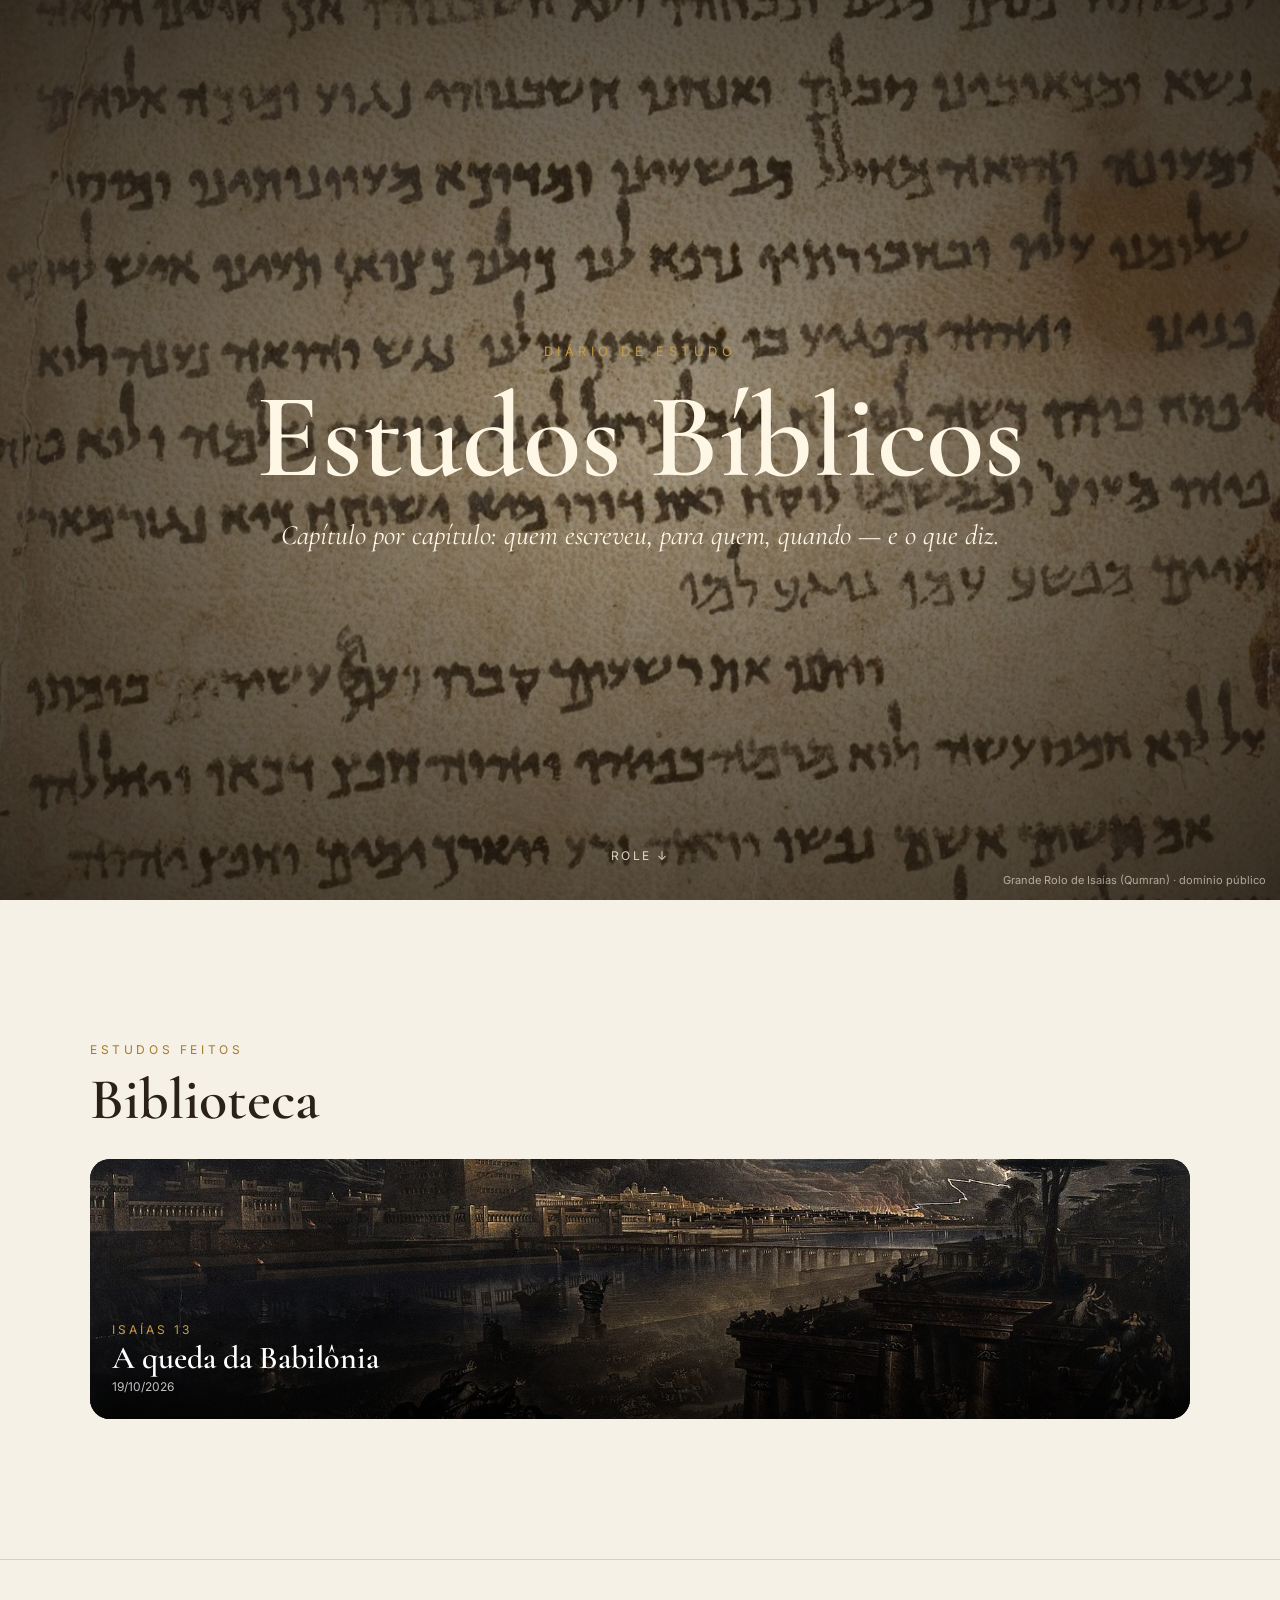
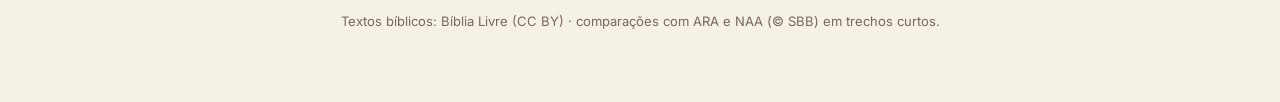
==== index.html @ 98a99a80 "Estudos Bíblicos: site + primeiro estudo (Isaías 13) Co-Authored-By: Claude Opus 5.5 <noreply@anthro" ====
<!doctype html>
<html lang="pt-BR"><head><meta charset="utf-8"><meta name="viewport" content="width=device-width,initial-scale=1">
<title>Estudos Bíblicos</title>
<meta name="description" content="Diário de estudos bíblicos, capítulo por capítulo.">
<link rel="preconnect" href="https://fonts.googleapis.com"><link rel="preconnect" href="https://fonts.gstatic.com" crossorigin>
<link href="https://fonts.googleapis.com/css2?family=Cormorant+Garamond:ital,wght@0,500;0,600;1,500&family=Inter:wght@400;600;700&display=swap" rel="stylesheet">
<link rel="stylesheet" href="assets/estudo.css">
</head>
<body>
<header class="hero">
  <div class="bgimg" style="background-image:url('img/rolo-isaias.jpg')"></div>
  <div class="in">
    <div class="ref rv">Diário de estudo</div>
    <h1 class="rv d1">Estudos Bíblicos</h1>
    <p class="rv d2">Capítulo por capítulo: quem escreveu, para quem, quando — e o que diz.</p>
  </div>
  <div class="credit">Grande Rolo de Isaías (Qumran) · domínio público</div>
  <div class="scrollhint">role ↓</div>
</header>
<section><div class="wide">
  <div class="kicker rv">Estudos feitos</div>
  <h2 class="rv">Biblioteca</h2>
  <div class="cards" id="cards"></div>
</div></section>
<footer>Textos bíblicos: Bíblia Livre (CC BY) · comparações com ARA e NAA (© SBB) em trechos curtos.</footer>
<script src="estudos/lista.js"></script>
<script>
  const esc = s => String(s ?? '').replace(/[&<>"]/g, c => ({'&':'&amp;','<':'&lt;','>':'&gt;','"':'&quot;'}[c]));
  const L = (window.ESTUDOS || []).slice().reverse();
  document.getElementById('cards').innerHTML = L.length ? L.map((e, i) => `
    <a class="card rv d${i % 4}" href="estudos/${esc(e.slug)}.html">
      <div class="bgimg" style="background-image:url('${esc(e.capa)}')"></div>
      <div class="in"><div class="ref">${esc(e.ref)}</div><h3>${esc(e.titulo)}</h3><div class="dt">${esc(e.data)}</div></div>
    </a>`).join('') : '<p class="empty rv" style="grid-column:1/-1">O primeiro estudo aparece aqui. Qual capítulo vamos ler?</p>';
  const io = new IntersectionObserver(es => es.forEach(e => e.isIntersecting && e.target.classList.add('in')), {threshold: .15});
  document.querySelectorAll('.rv').forEach(el => io.observe(el));
  const hero = document.querySelector('.hero .bgimg');
  addEventListener('scroll', () => { if (scrollY < innerHeight) hero.style.transform = `translateY(${scrollY * .35}px) scale(1.05)`; }, {passive: true});
</script>
</body></html>
---- assets/estudo.css ----
:root{
  --bg:#f6f1e7; --bg2:#efe6d4; --ink:#2a2118; --muted:#76685a; --line:#dccfb6;
  --gold:#a8792a; --gold2:#c99a45; --card:#fffaf0; --accent:#7a2e1f;
  --hero-ink:#fff7e6;
  --serif:'Cormorant Garamond',Georgia,serif; --sans:'Inter',system-ui,sans-serif;
}
@media (prefers-color-scheme:dark){:root:not([data-theme="light"]){
  --bg:#15110c; --bg2:#1d1811; --ink:#efe4cf; --muted:#a8987f; --line:#3a3023;
  --gold:#d6a85a; --gold2:#e8c27f; --card:#211b13; --accent:#e08a6a;
}}
:root[data-theme="dark"]{
  --bg:#15110c; --bg2:#1d1811; --ink:#efe4cf; --muted:#a8987f; --line:#3a3023;
  --gold:#d6a85a; --gold2:#e8c27f; --card:#211b13; --accent:#e08a6a;
}
*{box-sizing:border-box;margin:0;padding:0}
html{scroll-behavior:smooth}
body{background:var(--bg);color:var(--ink);font-family:var(--sans);font-size:17px;line-height:1.7;overflow-x:hidden}
img{max-width:100%;display:block}

/* progresso */
#progress{position:fixed;top:0;left:0;height:3px;width:0;background:linear-gradient(90deg,var(--gold),var(--accent));z-index:50}
#crumb{position:fixed;top:12px;right:16px;z-index:40;font-size:12px;letter-spacing:.12em;text-transform:uppercase;
  background:color-mix(in srgb,var(--card) 85%,transparent);backdrop-filter:blur(8px);border:1px solid var(--line);
  padding:6px 12px;border-radius:99px;color:var(--muted);opacity:0;transition:opacity .4s}
#crumb.on{opacity:1}
#crumb a{color:inherit;text-decoration:none}

/* hero */
.hero{position:relative;min-height:100svh;display:grid;place-items:center;text-align:center;color:var(--hero-ink);overflow:hidden;padding:80px 16px}
.hero .bgimg{position:absolute;inset:-10% 0;background-size:cover;background-position:center;filter:saturate(.8);will-change:transform}
.hero::after{content:"";position:absolute;inset:0;background:radial-gradient(ellipse at center,rgba(20,14,8,.35),rgba(20,14,8,.85))}
.hero .in{position:relative;z-index:2;max-width:860px}
.hero .ref{font-size:13px;letter-spacing:.35em;text-transform:uppercase;color:var(--gold2);margin-bottom:18px}
.hero h1{font-family:var(--serif);font-weight:600;font-size:clamp(48px,11vw,120px);line-height:.95}
.hero p{font-family:var(--serif);font-style:italic;font-size:clamp(20px,3vw,28px);margin-top:18px;opacity:.9}
.hero .credit{position:absolute;bottom:10px;right:14px;z-index:2;font-size:11px;opacity:.6}
.scrollhint{position:absolute;bottom:34px;left:50%;transform:translateX(-50%);z-index:2;font-size:12px;letter-spacing:.2em;text-transform:uppercase;opacity:.8;animation:bob 2s infinite}
@keyframes bob{50%{transform:translate(-50%,8px)}}

/* seções */
section{padding:clamp(70px,12vw,140px) 16px}
.wrap{max-width:860px;margin:0 auto}
.wide{max-width:1100px;margin:0 auto}
.kicker{font-size:12px;letter-spacing:.3em;text-transform:uppercase;color:var(--gold);margin-bottom:10px}
h2{font-family:var(--serif);font-weight:600;font-size:clamp(34px,6vw,58px);line-height:1.05;margin-bottom:28px}
h3{font-family:var(--serif);font-size:28px;font-weight:600;line-height:1.15}
.alt{background:var(--bg2)}

/* reveal */
.rv{opacity:0;transform:translateY(40px);transition:opacity .9s ease,transform .9s cubic-bezier(.2,.7,.2,1)}
.rv.in{opacity:1;transform:none}
.rv.d1{transition-delay:.12s}.rv.d2{transition-delay:.24s}.rv.d3{transition-delay:.36s}

/* intro cards */
.qgrid{display:grid;grid-template-columns:repeat(auto-fit,minmax(240px,1fr));gap:18px}
.q{background:var(--card);border:1px solid var(--line);border-radius:18px;padding:26px}
.q .ic{font-size:30px;margin-bottom:8px}
.q .lb{font-size:12px;letter-spacing:.2em;text-transform:uppercase;color:var(--gold)}
.q .val{font-family:var(--serif);font-size:26px;font-weight:600;line-height:1.15;margin:4px 0 10px}
.q p{font-size:15px;color:var(--muted)}

/* linha do tempo */
.tl{position:relative;margin-top:40px;padding-left:30px}
.tl::before{content:"";position:absolute;left:8px;top:0;bottom:0;width:2px;background:linear-gradient(var(--gold),var(--line))}
.tl .it{position:relative;margin-bottom:26px}
.tl .it::before{content:"";position:absolute;left:-28px;top:8px;width:14px;height:14px;border-radius:50%;background:var(--bg);border:3px solid var(--gold)}
.tl .it.hl::before{background:var(--accent);border-color:var(--accent);box-shadow:0 0 0 6px color-mix(in srgb,var(--accent) 25%,transparent)}
.tl .yr{font-weight:700;color:var(--gold);font-size:14px;letter-spacing:.05em}
.tl .it.hl .yr{color:var(--accent)}

/* imagem destaque */
.figure{position:relative;border-radius:20px;overflow:hidden;margin:40px 0}
.figure img{width:100%;max-height:520px;object-fit:cover;transform:scale(1.08);transition:transform 1.6s ease}
.figure.in img{transform:scale(1)}
.figure figcaption{position:absolute;left:0;right:0;bottom:0;padding:40px 18px 14px;color:#fff;font-size:13px;background:linear-gradient(transparent,rgba(0,0,0,.75))}

/* texto puro */
.scripture{font-family:var(--serif);font-size:clamp(21px,2.4vw,24px);line-height:1.75}
.scripture .v{display:inline}
.scripture sup{font-family:var(--sans);font-size:11px;font-weight:700;color:var(--gold);margin:0 4px 0 2px;vertical-align:super}
.scripture .ph{margin-bottom:18px}
.vernote{font-size:13px;color:var(--muted);margin-top:30px;border-top:1px solid var(--line);padding-top:14px}

/* texto anotado */
.blk{display:grid;grid-template-columns:1.15fr 1fr;gap:34px;align-items:start;margin-bottom:90px}
.blk .txt{position:sticky;top:60px;background:var(--card);border:1px solid var(--line);border-radius:18px;padding:26px;font-family:var(--serif);font-size:20px;line-height:1.7}
.blk .txt sup{font-family:var(--sans);font-size:10px;font-weight:700;color:var(--gold);margin-right:3px}
.blk .txt .rng{font-family:var(--sans);font-size:12px;letter-spacing:.2em;text-transform:uppercase;color:var(--gold);display:block;margin-bottom:8px}
.blk .txt mark{background:color-mix(in srgb,var(--gold2) 30%,transparent);color:inherit;padding:0 2px;border-radius:3px}
.notes h3{margin-bottom:12px}
.notes .sum{font-size:16px;margin-bottom:18px}
.note{border-left:3px solid var(--gold);padding:4px 0 4px 16px;margin-bottom:18px}
.note b{color:var(--accent);font-size:13px;letter-spacing:.05em}
.cmp{background:var(--card);border:1px dashed var(--line);border-radius:14px;padding:14px 16px;margin-top:10px;font-size:14px}
.cmp .t{font-size:11px;letter-spacing:.2em;text-transform:uppercase;color:var(--gold);margin-bottom:6px}
.cmp table{width:100%;border-collapse:collapse}
.cmp td{padding:4px 6px;border-top:1px solid var(--line);vertical-align:top}
.cmp td:first-child{font-weight:600;white-space:nowrap;width:1%}

/* palavras originais */
.words{display:grid;grid-template-columns:repeat(auto-fit,minmax(220px,1fr));gap:16px}
.word{background:var(--card);border:1px solid var(--line);border-radius:18px;padding:22px;text-align:center}
.word .orig{font-size:40px;line-height:1.2;font-family:'SBL Hebrew','Ezra SIL','Times New Roman',serif;color:var(--accent)}
.word .tr{font-style:italic;color:var(--gold);margin:4px 0}
.word p{font-size:14px;color:var(--muted)}

/* curiosidade */
.curio{position:relative;border-radius:26px;overflow:hidden;color:#fff;min-height:420px;display:flex;align-items:flex-end}
.curio .bgimg{position:absolute;inset:0;background-size:cover;background-position:center;transform:scale(1.1);transition:transform 2s}
.curio.in .bgimg{transform:scale(1)}
.curio::after{content:"";position:absolute;inset:0;background:linear-gradient(rgba(0,0,0,.15),rgba(0,0,0,.9) 65%)}
.curio .in{position:relative;z-index:2;padding:34px}
.curio .kicker{color:var(--gold2)}
.curio h3{font-size:clamp(28px,4vw,40px);margin-bottom:10px}

/* aplicação */
.apply{text-align:center;font-family:var(--serif);font-size:clamp(24px,3.4vw,34px);line-height:1.4;font-style:italic}
.apply .verse{display:block;margin-top:16px;font-family:var(--sans);font-style:normal;font-size:14px;letter-spacing:.2em;text-transform:uppercase;color:var(--gold)}

footer{padding:50px 16px 70px;text-align:center;font-size:13px;color:var(--muted);border-top:1px solid var(--line)}
footer ul{list-style:none;margin:12px 0}
footer a{color:var(--gold)}

/* índice */
.cards{display:grid;grid-template-columns:repeat(auto-fit,minmax(260px,1fr));gap:20px}
.card{position:relative;border-radius:20px;overflow:hidden;min-height:260px;color:#fff;text-decoration:none;display:flex;align-items:flex-end;background:#2a2118}
.card .bgimg{position:absolute;inset:0;background-size:cover;background-position:center;transition:transform .8s}
.card:hover .bgimg{transform:scale(1.06)}
.card::after{content:"";position:absolute;inset:0;background:linear-gradient(transparent 20%,rgba(0,0,0,.85))}
.card .in{position:relative;z-index:2;padding:22px}
.card .ref{font-size:12px;letter-spacing:.25em;text-transform:uppercase;color:var(--gold2)}
.card h3{font-size:32px}
.card .dt{font-size:12px;opacity:.75}
.empty{text-align:center;color:var(--muted);font-family:var(--serif);font-size:24px;font-style:italic}

@media (max-width:820px){
  .blk{grid-template-columns:1fr;gap:18px}
  .blk .txt{position:relative;top:0}
}
@media (prefers-reduced-motion:reduce){.rv{opacity:1;transform:none}.figure img,.curio .bgimg{transform:none}}
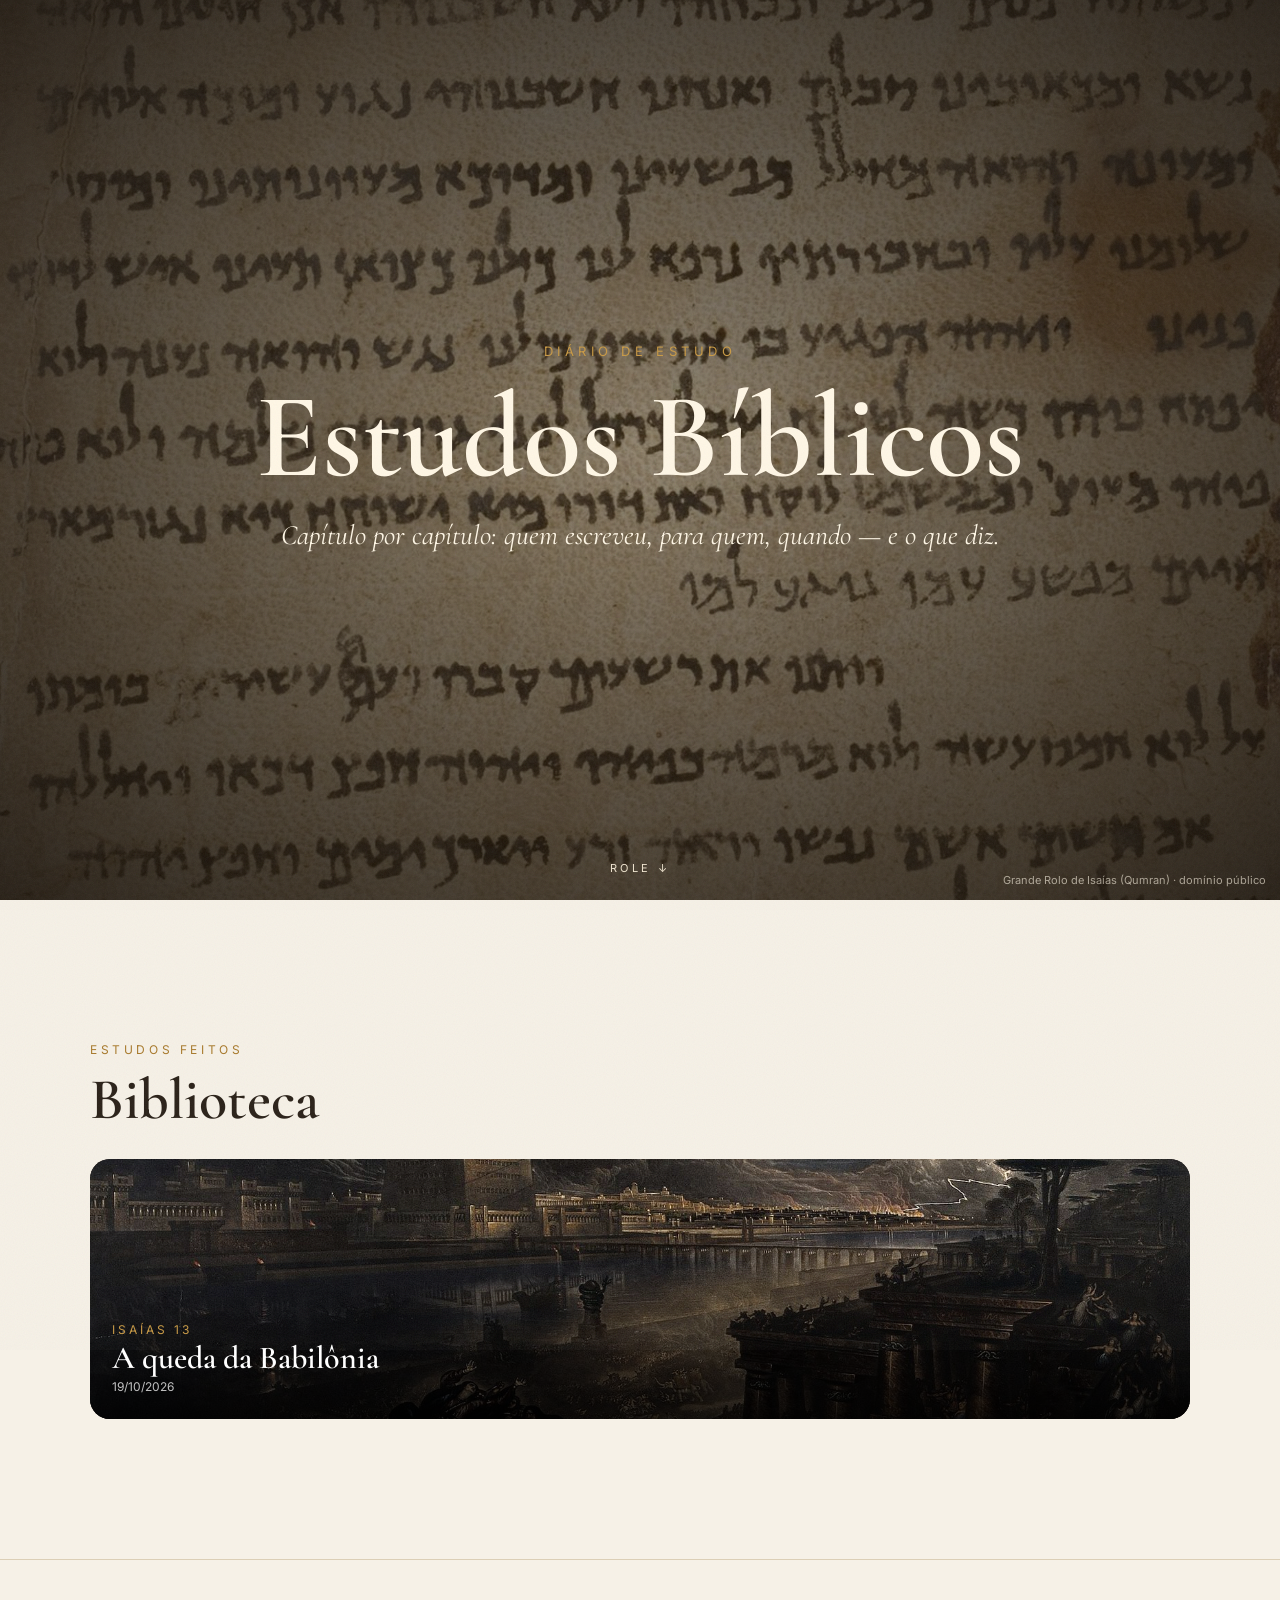
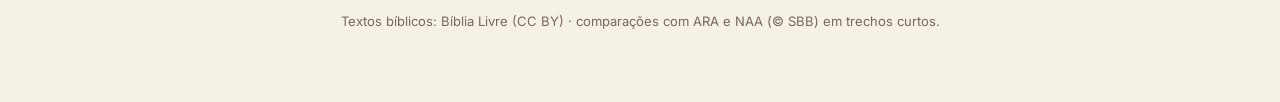
==== commit e2095c65: "Rolagem estilo VM: mergulho no número do capítulo, anel de texto, faixas com velocidade, cartões emp" ====
--- a/index.html
+++ b/index.html
@@ -7,19 +7,19 @@
 <link rel="stylesheet" href="assets/estudo.css">
 </head>
 <body>
-<header class="hero">
+<header class="ihero">
   <div class="bgimg" style="background-image:url('img/rolo-isaias.jpg')"></div>
   <div class="in">
-    <div class="ref rv">Diário de estudo</div>
-    <h1 class="rv d1">Estudos Bíblicos</h1>
-    <p class="rv d2">Capítulo por capítulo: quem escreveu, para quem, quando — e o que diz.</p>
+    <div class="ref rvi">Diário de estudo</div>
+    <h1 class="rvi">Estudos Bíblicos</h1>
+    <p class="rvi">Capítulo por capítulo: quem escreveu, para quem, quando — e o que diz.</p>
   </div>
   <div class="credit">Grande Rolo de Isaías (Qumran) · domínio público</div>
   <div class="scrollhint">role ↓</div>
 </header>
 <section><div class="wide">
-  <div class="kicker rv">Estudos feitos</div>
-  <h2 class="rv">Biblioteca</h2>
+  <div class="kicker rvi">Estudos feitos</div>
+  <h2 class="rvi">Biblioteca</h2>
   <div class="cards" id="cards"></div>
 </div></section>
 <footer>Textos bíblicos: Bíblia Livre (CC BY) · comparações com ARA e NAA (© SBB) em trechos curtos.</footer>
@@ -28,13 +28,14 @@
   const esc = s => String(s ?? '').replace(/[&<>"]/g, c => ({'&':'&amp;','<':'&lt;','>':'&gt;','"':'&quot;'}[c]));
   const L = (window.ESTUDOS || []).slice().reverse();
   document.getElementById('cards').innerHTML = L.length ? L.map((e, i) => `
-    <a class="card rv d${i % 4}" href="estudos/${esc(e.slug)}.html">
+    <a class="card rvi" href="estudos/${esc(e.slug)}.html">
       <div class="bgimg" style="background-image:url('${esc(e.capa)}')"></div>
       <div class="in"><div class="ref">${esc(e.ref)}</div><h3>${esc(e.titulo)}</h3><div class="dt">${esc(e.data)}</div></div>
-    </a>`).join('') : '<p class="empty rv" style="grid-column:1/-1">O primeiro estudo aparece aqui. Qual capítulo vamos ler?</p>';
+    </a>`).join('') : '<p class="empty rvi" style="grid-column:1/-1">O primeiro estudo aparece aqui. Qual capítulo vamos ler?</p>';
   const io = new IntersectionObserver(es => es.forEach(e => e.isIntersecting && e.target.classList.add('in')), {threshold: .15});
-  document.querySelectorAll('.rv').forEach(el => io.observe(el));
-  const hero = document.querySelector('.hero .bgimg');
+  document.querySelectorAll(".rvi").forEach(el => io.observe(el));
+  setTimeout(() => document.querySelectorAll('.ihero .rvi').forEach((el, i) => setTimeout(() => el.classList.add('in'), i * 150)), 100);
+  const hero = document.querySelector('.ihero .bgimg');
   addEventListener('scroll', () => { if (scrollY < innerHeight) hero.style.transform = `translateY(${scrollY * .35}px) scale(1.05)`; }, {passive: true});
 </script>
 </body></html>
--- a/assets/estudo.css
+++ b/assets/estudo.css
@@ -1,7 +1,7 @@
 :root{
   --bg:#f6f1e7; --bg2:#efe6d4; --ink:#2a2118; --muted:#76685a; --line:#dccfb6;
   --gold:#a8792a; --gold2:#c99a45; --card:#fffaf0; --accent:#7a2e1f;
-  --hero-ink:#fff7e6;
+  --hero-ink:#fff7e6; --dark:#16110b;
   --serif:'Cormorant Garamond',Georgia,serif; --sans:'Inter',system-ui,sans-serif;
 }
 @media (prefers-color-scheme:dark){:root:not([data-theme="light"]){
@@ -13,29 +13,73 @@
   --gold:#d6a85a; --gold2:#e8c27f; --card:#211b13; --accent:#e08a6a;
 }
 *{box-sizing:border-box;margin:0;padding:0}
-html{scroll-behavior:smooth}
+html.lenis,html.lenis body{height:auto}
+.lenis.lenis-smooth{scroll-behavior:auto!important}
 body{background:var(--bg);color:var(--ink);font-family:var(--sans);font-size:17px;line-height:1.7;overflow-x:hidden}
 img{max-width:100%;display:block}
-
-/* progresso */
-#progress{position:fixed;top:0;left:0;height:3px;width:0;background:linear-gradient(90deg,var(--gold),var(--accent));z-index:50}
-#crumb{position:fixed;top:12px;right:16px;z-index:40;font-size:12px;letter-spacing:.12em;text-transform:uppercase;
+a{color:var(--gold)}
+
+/* progresso, crumb e pontos */
+#progress{position:fixed;top:0;left:0;height:3px;width:0;background:linear-gradient(90deg,var(--gold),var(--accent));z-index:60}
+#crumb{position:fixed;top:12px;right:16px;z-index:50;font-size:12px;letter-spacing:.12em;text-transform:uppercase;
   background:color-mix(in srgb,var(--card) 85%,transparent);backdrop-filter:blur(8px);border:1px solid var(--line);
   padding:6px 12px;border-radius:99px;color:var(--muted);opacity:0;transition:opacity .4s}
 #crumb.on{opacity:1}
 #crumb a{color:inherit;text-decoration:none}
-
-/* hero */
-.hero{position:relative;min-height:100svh;display:grid;place-items:center;text-align:center;color:var(--hero-ink);overflow:hidden;padding:80px 16px}
-.hero .bgimg{position:absolute;inset:-10% 0;background-size:cover;background-position:center;filter:saturate(.8);will-change:transform}
-.hero::after{content:"";position:absolute;inset:0;background:radial-gradient(ellipse at center,rgba(20,14,8,.35),rgba(20,14,8,.85))}
-.hero .in{position:relative;z-index:2;max-width:860px}
-.hero .ref{font-size:13px;letter-spacing:.35em;text-transform:uppercase;color:var(--gold2);margin-bottom:18px}
-.hero h1{font-family:var(--serif);font-weight:600;font-size:clamp(48px,11vw,120px);line-height:.95}
-.hero p{font-family:var(--serif);font-style:italic;font-size:clamp(20px,3vw,28px);margin-top:18px;opacity:.9}
-.hero .credit{position:absolute;bottom:10px;right:14px;z-index:2;font-size:11px;opacity:.6}
-.scrollhint{position:absolute;bottom:34px;left:50%;transform:translateX(-50%);z-index:2;font-size:12px;letter-spacing:.2em;text-transform:uppercase;opacity:.8;animation:bob 2s infinite}
-@keyframes bob{50%{transform:translate(-50%,8px)}}
+#dots{position:fixed;left:14px;top:50%;transform:translateY(-50%);z-index:50;display:flex;flex-direction:column;gap:12px}
+#dots a{position:relative;width:9px;height:9px;border-radius:50%;border:1.5px solid var(--gold);cursor:pointer;transition:.3s}
+#dots a.on{background:var(--gold);transform:scale(1.4)}
+#dots span{position:absolute;left:18px;top:50%;transform:translateY(-50%);white-space:nowrap;font-size:11px;letter-spacing:.12em;text-transform:uppercase;
+  color:var(--gold);opacity:0;transition:.3s;pointer-events:none}
+#dots a:hover span{opacity:1}
+@media (max-width:820px){#dots span{display:none}#dots{left:6px}}
+
+/* grão de filme */
+body::after{content:"";position:fixed;inset:-50%;pointer-events:none;z-index:100;opacity:.06;
+  background-image:url("data:image/svg+xml,%3Csvg xmlns='http://www.w3.org/2000/svg' width='160' height='160'%3E%3Cfilter id='n'%3E%3CfeTurbulence type='fractalNoise' baseFrequency='.9' numOctaves='2' stitchTiles='stitch'/%3E%3C/filter%3E%3Crect width='100%25' height='100%25' filter='url(%23n)'/%3E%3C/svg%3E");
+  animation:grain 1s steps(4) infinite}
+@keyframes grain{0%{transform:translate(0,0)}25%{transform:translate(-3%,2%)}50%{transform:translate(2%,-3%)}75%{transform:translate(-2%,-1%)}}
+
+/* hero (capa com mergulho) */
+.hero{position:relative;height:100vh;overflow:hidden;background:var(--dark);color:var(--hero-ink)}
+.hero .stage{position:absolute;inset:0;display:grid;place-items:center}
+.hero .photo{position:absolute;inset:0;opacity:0}
+.hero .photo img{width:100%;height:100%;object-fit:cover;transform:scale(1.3)}
+.hero .photo::after{content:"";position:absolute;inset:0;background:linear-gradient(180deg,rgba(15,10,6,.25),rgba(15,10,6,.85))}
+.hero .bignum{position:relative;z-index:2;font-family:var(--serif);font-weight:600;line-height:.9;font-size:min(calc(130vw / var(--n)),62vh);
+  background-size:cover;background-position:center;-webkit-background-clip:text;background-clip:text;color:transparent;
+  -webkit-text-stroke:1px rgba(232,194,127,.35);will-change:transform;filter:brightness(1.7) contrast(1.05);padding:0 .05em}
+.hero .ring{position:absolute;width:min(80vw,80vh);aspect-ratio:1;z-index:1;pointer-events:none}
+.hero .ring svg{width:100%;height:100%;animation:spin 30s linear infinite;overflow:visible}
+.hero .ring text{font-family:var(--sans);font-size:4.6px;letter-spacing:.3px;text-transform:uppercase;fill:#a8987f}
+@keyframes spin{to{transform:rotate(360deg)}}
+.corner{position:absolute;z-index:3;font-size:11px;letter-spacing:.2em;text-transform:uppercase;color:#a8987f;line-height:1.6}
+.corner b{color:#efe4cf;font-weight:600;letter-spacing:.12em}
+.corner.tl{top:50px;left:clamp(30px,4vw,56px)}
+.corner.tr{top:50px;right:clamp(16px,4vw,56px);text-align:right}
+.corner.bl{bottom:22px;left:clamp(30px,4vw,56px)}
+.corner.br{bottom:22px;right:clamp(16px,4vw,56px);text-align:right}
+@media (max-width:720px){.corner.tr,.corner.br{display:none}}
+.scrollhint{position:absolute;left:50%;bottom:22px;transform:translateX(-50%);z-index:3;font-size:11px;letter-spacing:.3em;text-transform:uppercase;color:#a8987f}
+.htitle{position:absolute;left:clamp(30px,5vw,70px);right:clamp(16px,5vw,70px);bottom:clamp(40px,9vh,90px);z-index:3}
+.htitle .ref{font-size:13px;letter-spacing:.35em;text-transform:uppercase;color:var(--gold2);margin-bottom:12px;opacity:0}
+.htitle h1{font-family:var(--serif);font-weight:600;font-size:clamp(52px,10vw,150px);line-height:.92}
+.htitle h1 span{display:inline-block;overflow:hidden;vertical-align:top;padding-bottom:.06em}
+.htitle h1 i{display:block;font-style:normal;transform:translateY(110%)}
+.htitle p{font-family:var(--serif);font-style:italic;font-size:clamp(19px,2.6vw,28px);margin-top:14px;max-width:760px;opacity:0}
+.hero .credit{position:absolute;bottom:8px;right:14px;z-index:3;font-size:10px;opacity:0;color:#a8987f}
+.hero.loop{height:150vh;overflow:visible}
+.hero.loop .stage{position:sticky;top:0;height:100vh;inset:auto}
+.hero.loop .corners{position:sticky;top:0;height:100vh;margin-top:-100vh}
+.hero.loop .corners .corner,.hero.loop .scrollhint{position:absolute}
+.nofx .htitle h1 i{transform:none}.nofx .htitle .ref,.nofx .htitle p,.nofx .hero .credit{opacity:1}
+.nofx .hero:not(.loop) .photo{opacity:.45}.nofx .hero:not(.loop) .bignum{opacity:.0}
+.nofx .hero.loop{display:none}
+
+/* faixa (marquee) */
+.marquee{overflow:hidden;position:relative;background:var(--dark);color:var(--gold2);padding:22px 0;white-space:nowrap;border-block:1px solid #3a3023}
+.mq{display:inline-flex;will-change:transform;align-items:center;gap:36px;font-family:var(--serif);font-size:clamp(34px,6vw,70px);font-weight:600;font-style:italic}
+.mq i{font-style:normal;font-size:.5em;opacity:.6}
 
 /* seções */
 section{padding:clamp(70px,12vw,140px) 16px}
@@ -46,47 +90,66 @@
 h3{font-family:var(--serif);font-size:28px;font-weight:600;line-height:1.15}
 .alt{background:var(--bg2)}
 
-/* reveal */
-.rv{opacity:0;transform:translateY(40px);transition:opacity .9s ease,transform .9s cubic-bezier(.2,.7,.2,1)}
-.rv.in{opacity:1;transform:none}
-.rv.d1{transition-delay:.12s}.rv.d2{transition-delay:.24s}.rv.d3{transition-delay:.36s}
-
-/* intro cards */
-.qgrid{display:grid;grid-template-columns:repeat(auto-fit,minmax(240px,1fr));gap:18px}
-.q{background:var(--card);border:1px solid var(--line);border-radius:18px;padding:26px}
-.q .ic{font-size:30px;margin-bottom:8px}
+/* fallback sem GSAP */
+.nofx .rv,.nofx .note,.nofx .txt{opacity:0;transform:translateY(40px);transition:opacity .9s ease,transform .9s cubic-bezier(.2,.7,.2,1)}
+.nofx .rv.in,.nofx .note.in,.nofx .txt.in{opacity:1;transform:none}
+
+/* cartões empilhados */
+.cardsStack{max-width:760px;margin:20px auto 0;padding-bottom:10vh}
+.cardsStack .q{position:sticky;top:calc(14vh + var(--i) * 22px);margin-bottom:24vh;transform-origin:center top;
+  background:var(--card);border:1px solid var(--line);border-radius:26px;padding:clamp(26px,5vw,48px);box-shadow:0 30px 60px -30px rgba(0,0,0,.35);min-height:300px}
+.cardsStack .q:last-child{margin-bottom:0}
+.q .num{position:absolute;right:26px;top:14px;font-family:var(--serif);font-size:80px;line-height:1;color:var(--gold);opacity:.18;font-weight:600}
+.q .ic{font-size:34px;margin-bottom:8px}
 .q .lb{font-size:12px;letter-spacing:.2em;text-transform:uppercase;color:var(--gold)}
-.q .val{font-family:var(--serif);font-size:26px;font-weight:600;line-height:1.15;margin:4px 0 10px}
-.q p{font-size:15px;color:var(--muted)}
-
-/* linha do tempo */
-.tl{position:relative;margin-top:40px;padding-left:30px}
-.tl::before{content:"";position:absolute;left:8px;top:0;bottom:0;width:2px;background:linear-gradient(var(--gold),var(--line))}
-.tl .it{position:relative;margin-bottom:26px}
-.tl .it::before{content:"";position:absolute;left:-28px;top:8px;width:14px;height:14px;border-radius:50%;background:var(--bg);border:3px solid var(--gold)}
-.tl .it.hl::before{background:var(--accent);border-color:var(--accent);box-shadow:0 0 0 6px color-mix(in srgb,var(--accent) 25%,transparent)}
-.tl .yr{font-weight:700;color:var(--gold);font-size:14px;letter-spacing:.05em}
-.tl .it.hl .yr{color:var(--accent)}
+.q .val{font-family:var(--serif);font-size:clamp(28px,4vw,40px);font-weight:600;line-height:1.1;margin:6px 0 14px}
+.q p{font-size:16px;color:var(--muted)}
+
+/* palavras que acendem */
+.reveal{margin-bottom:20px;font-size:clamp(18px,2vw,21px)}
+.w{display:inline}
 
 /* imagem destaque */
-.figure{position:relative;border-radius:20px;overflow:hidden;margin:40px 0}
-.figure img{width:100%;max-height:520px;object-fit:cover;transform:scale(1.08);transition:transform 1.6s ease}
-.figure.in img{transform:scale(1)}
-.figure figcaption{position:absolute;left:0;right:0;bottom:0;padding:40px 18px 14px;color:#fff;font-size:13px;background:linear-gradient(transparent,rgba(0,0,0,.75))}
+.figure{position:relative;margin:50px 0}
+.figure .clip{border-radius:20px;overflow:hidden}
+.figure img{width:100%;max-height:560px;object-fit:cover}
+.figure figcaption{font-size:13px;color:var(--muted);margin-top:10px}
+
+/* linha do tempo horizontal */
+.hscroll{padding:0;overflow:hidden}
+.hpin{height:100svh;display:flex;flex-direction:column;justify-content:center;padding:0 16px}
+.hhead{max-width:1100px;margin:0 auto 40px;width:100%}
+.htrack{position:relative;display:flex;gap:clamp(40px,6vw,90px);padding:0 10vw 0 max(16px,calc((100vw - 1100px)/2));width:max-content}
+.hline{position:absolute;left:0;right:0;top:46px;height:2px;background:linear-gradient(90deg,var(--gold),var(--accent));transform-origin:left}
+.hit{position:relative;width:clamp(240px,30vw,340px);flex:none}
+.hit .yr{font-family:var(--serif);font-size:clamp(28px,3.4vw,40px);font-weight:600;color:var(--gold);line-height:1;height:40px;white-space:nowrap}
+.hit .dot{width:16px;height:16px;border-radius:50%;background:var(--bg2);border:3px solid var(--gold);margin:-1px 0 20px}
+.hit.hl .yr{color:var(--accent)}
+.hit.hl .dot{background:var(--accent);border-color:var(--accent);box-shadow:0 0 0 8px color-mix(in srgb,var(--accent) 25%,transparent)}
+.hit.hl p{background:var(--card);border:1px solid var(--line);padding:14px 16px;border-radius:14px}
+.nofx .hpin{height:auto;padding:80px 16px}.nofx .htrack{flex-direction:column;width:auto;gap:28px}.nofx .hline{display:none}
+
+/* palavra gigante */
+.bigword{height:80vh;display:grid;place-items:center;overflow:hidden;background:var(--bg)}
+.bw{font-family:var(--serif);font-weight:600;font-style:italic;font-size:clamp(80px,22vw,300px);color:var(--gold);line-height:1}
 
 /* texto puro */
-.scripture{font-family:var(--serif);font-size:clamp(21px,2.4vw,24px);line-height:1.75}
-.scripture .v{display:inline}
+.scripture{font-family:var(--serif);font-size:clamp(22px,2.6vw,27px);line-height:1.8}
+.scripture .ph{margin-bottom:24px}
 .scripture sup{font-family:var(--sans);font-size:11px;font-weight:700;color:var(--gold);margin:0 4px 0 2px;vertical-align:super}
-.scripture .ph{margin-bottom:18px}
+.fx .scripture .v{opacity:.22;transition:opacity .6s,color .6s}
+.fx .scripture .v.on{opacity:1}
 .vernote{font-size:13px;color:var(--muted);margin-top:30px;border-top:1px solid var(--line);padding-top:14px}
 
 /* texto anotado */
-.blk{display:grid;grid-template-columns:1.15fr 1fr;gap:34px;align-items:start;margin-bottom:90px}
-.blk .txt{position:sticky;top:60px;background:var(--card);border:1px solid var(--line);border-radius:18px;padding:26px;font-family:var(--serif);font-size:20px;line-height:1.7}
+.blk{display:grid;grid-template-columns:1.15fr 1fr;gap:34px;align-items:start;margin-bottom:110px;perspective:1200px}
+.blk .txt{position:sticky;top:70px;background:var(--card);border:1px solid var(--line);border-radius:18px;padding:26px;font-family:var(--serif);font-size:20px;line-height:1.7;overflow:hidden}
 .blk .txt sup{font-family:var(--sans);font-size:10px;font-weight:700;color:var(--gold);margin-right:3px}
 .blk .txt .rng{font-family:var(--sans);font-size:12px;letter-spacing:.2em;text-transform:uppercase;color:var(--gold);display:block;margin-bottom:8px}
-.blk .txt mark{background:color-mix(in srgb,var(--gold2) 30%,transparent);color:inherit;padding:0 2px;border-radius:3px}
+.blk .bnum{position:absolute;right:14px;bottom:-14px;font-size:120px;line-height:1;font-weight:600;color:var(--gold);opacity:.1;pointer-events:none}
+.blk .txt mark{background:linear-gradient(color-mix(in srgb,var(--gold2) 38%,transparent),color-mix(in srgb,var(--gold2) 38%,transparent)) no-repeat 0 85%/0% 60%;
+  color:inherit;padding:0 2px;border-radius:3px;transition:background-size 1.2s cubic-bezier(.2,.7,.2,1)}
+.blk .txt mark.lit,.nofx .blk .txt mark{background-size:100% 60%}
 .notes h3{margin-bottom:12px}
 .notes .sum{font-size:16px;margin-bottom:18px}
 .note{border-left:3px solid var(--gold);padding:4px 0 4px 16px;margin-bottom:18px}
@@ -97,29 +160,50 @@
 .cmp td{padding:4px 6px;border-top:1px solid var(--line);vertical-align:top}
 .cmp td:first-child{font-weight:600;white-space:nowrap;width:1%}
 
-/* palavras originais */
-.words{display:grid;grid-template-columns:repeat(auto-fit,minmax(220px,1fr));gap:16px}
-.word{background:var(--card);border:1px solid var(--line);border-radius:18px;padding:22px;text-align:center}
-.word .orig{font-size:40px;line-height:1.2;font-family:'SBL Hebrew','Ezra SIL','Times New Roman',serif;color:var(--accent)}
-.word .tr{font-style:italic;color:var(--gold);margin:4px 0}
-.word p{font-size:14px;color:var(--muted)}
-
-/* curiosidade */
-.curio{position:relative;border-radius:26px;overflow:hidden;color:#fff;min-height:420px;display:flex;align-items:flex-end}
-.curio .bgimg{position:absolute;inset:0;background-size:cover;background-position:center;transform:scale(1.1);transition:transform 2s}
-.curio.in .bgimg{transform:scale(1)}
-.curio::after{content:"";position:absolute;inset:0;background:linear-gradient(rgba(0,0,0,.15),rgba(0,0,0,.9) 65%)}
-.curio .in{position:relative;z-index:2;padding:34px}
-.curio .kicker{color:var(--gold2)}
-.curio h3{font-size:clamp(28px,4vw,40px);margin-bottom:10px}
+/* palavras originais em tela cheia */
+.wordsPin{padding:0;background:var(--dark);color:#efe4cf}
+.wpin{height:100svh;display:flex;flex-direction:column;align-items:center;justify-content:center;text-align:center;padding:0 16px;position:relative}
+.wpin .kicker{color:var(--gold2);position:absolute;top:12vh}
+.wstage{position:relative;width:min(640px,100%);height:52vh}
+.wstage .word{position:absolute;inset:0;display:flex;flex-direction:column;align-items:center;justify-content:center}
+.word .orig{font-size:clamp(70px,14vw,150px);line-height:1.2;font-family:'SBL Hebrew','Ezra SIL','Times New Roman',serif;color:var(--gold2)}
+.word .tr{font-family:var(--serif);font-style:italic;font-size:clamp(24px,3vw,34px);margin:6px 0 14px}
+.word p{font-size:17px;opacity:.85;max-width:520px}
+.word b{color:#fff}
+.wcount{position:absolute;bottom:10vh;display:flex;gap:8px}
+.wcount span{width:28px;height:3px;border-radius:2px;background:#4a3d2c;transition:.3s}
+.wcount span.on{background:var(--gold2)}
+.nofx .wpin{height:auto;padding:80px 16px}.nofx .wstage{height:auto}.nofx .wstage .word{position:relative;margin-bottom:50px}
+.nofx .wpin .kicker,.nofx .wcount{position:static}
+
+/* curiosidade em tela cheia */
+.curioPin{padding:0;background:var(--dark)}
+.cpin{position:relative;height:100svh;overflow:hidden;color:#fff;display:flex;align-items:flex-end}
+.cpin .bgimg{position:absolute;inset:0;background-size:cover;background-position:center}
+.cpin .bgimg::after{content:"";position:absolute;inset:0;background:linear-gradient(rgba(0,0,0,.1),rgba(0,0,0,.88) 70%)}
+.cpin .in{position:relative;z-index:2;padding:clamp(24px,6vw,70px);max-width:820px}
+.cpin .kicker{color:var(--gold2)}
+.cpin h3{font-size:clamp(32px,5vw,56px);margin-bottom:14px}
+.cpin p{font-size:clamp(16px,1.6vw,19px)}
 
 /* aplicação */
-.apply{text-align:center;font-family:var(--serif);font-size:clamp(24px,3.4vw,34px);line-height:1.4;font-style:italic}
-.apply .verse{display:block;margin-top:16px;font-family:var(--sans);font-style:normal;font-size:14px;letter-spacing:.2em;text-transform:uppercase;color:var(--gold)}
+.applyS{text-align:center;min-height:80vh;display:grid;place-items:center}
+.apply{font-family:var(--serif);font-size:clamp(28px,4.2vw,46px);line-height:1.35;font-style:italic}
+.applyS .verse{display:block;margin-top:22px;font-size:14px;letter-spacing:.2em;text-transform:uppercase;color:var(--gold)}
+
+/* próximo estudo */
+.next{padding:0 16px 80px}
+.nextCard{position:relative;display:flex;align-items:flex-end;max-width:1100px;min-height:60vh;margin:0 auto;border-radius:28px;overflow:hidden;
+  background:var(--dark);color:#fff;text-decoration:none}
+.nextCard .bgimg{position:absolute;inset:0;background-size:cover;background-position:center;opacity:.55;transition:transform 1.2s}
+.nextCard:hover .bgimg{transform:scale(1.06)}
+.nextCard .in{position:relative;padding:clamp(26px,5vw,60px)}
+.nextCard .kicker{color:var(--gold2)}
+.nextCard h3{font-size:clamp(48px,9vw,110px);line-height:1}
+.nextCard span{display:inline-block;margin-top:16px;font-size:13px;letter-spacing:.2em;text-transform:uppercase;color:var(--gold2)}
 
 footer{padding:50px 16px 70px;text-align:center;font-size:13px;color:var(--muted);border-top:1px solid var(--line)}
 footer ul{list-style:none;margin:12px 0}
-footer a{color:var(--gold)}
 
 /* índice */
 .cards{display:grid;grid-template-columns:repeat(auto-fit,minmax(260px,1fr));gap:20px}
@@ -132,9 +216,21 @@
 .card h3{font-size:32px}
 .card .dt{font-size:12px;opacity:.75}
 .empty{text-align:center;color:var(--muted);font-family:var(--serif);font-size:24px;font-style:italic}
+.rvi{opacity:0;transform:translateY(40px);transition:opacity .9s ease,transform .9s cubic-bezier(.2,.7,.2,1)}
+.rvi.in{opacity:1;transform:none}
 
 @media (max-width:820px){
   .blk{grid-template-columns:1fr;gap:18px}
   .blk .txt{position:relative;top:0}
 }
-@media (prefers-reduced-motion:reduce){.rv{opacity:1;transform:none}.figure img,.curio .bgimg{transform:none}}
+
+/* capa do índice */
+.ihero{position:relative;min-height:100svh;display:grid;place-items:center;text-align:center;color:var(--hero-ink);overflow:hidden;padding:80px 16px;background:var(--dark)}
+.ihero .bgimg{position:absolute;inset:-10% 0;background-size:cover;background-position:center;filter:saturate(.8)}
+.ihero::after{content:"";position:absolute;inset:0;background:radial-gradient(ellipse at center,rgba(20,14,8,.45),rgba(20,14,8,.9))}
+.ihero .in{position:relative;z-index:2;max-width:860px}
+.ihero .ref{font-size:13px;letter-spacing:.35em;text-transform:uppercase;color:var(--gold2);margin-bottom:18px}
+.ihero h1{font-family:var(--serif);font-weight:600;font-size:clamp(48px,11vw,120px);line-height:.95}
+.ihero p{font-family:var(--serif);font-style:italic;font-size:clamp(20px,3vw,28px);margin-top:18px;opacity:.9}
+.ihero .credit{position:absolute;bottom:10px;right:14px;z-index:2;font-size:11px;opacity:.6}
+.ihero .scrollhint{color:#efe4cf}
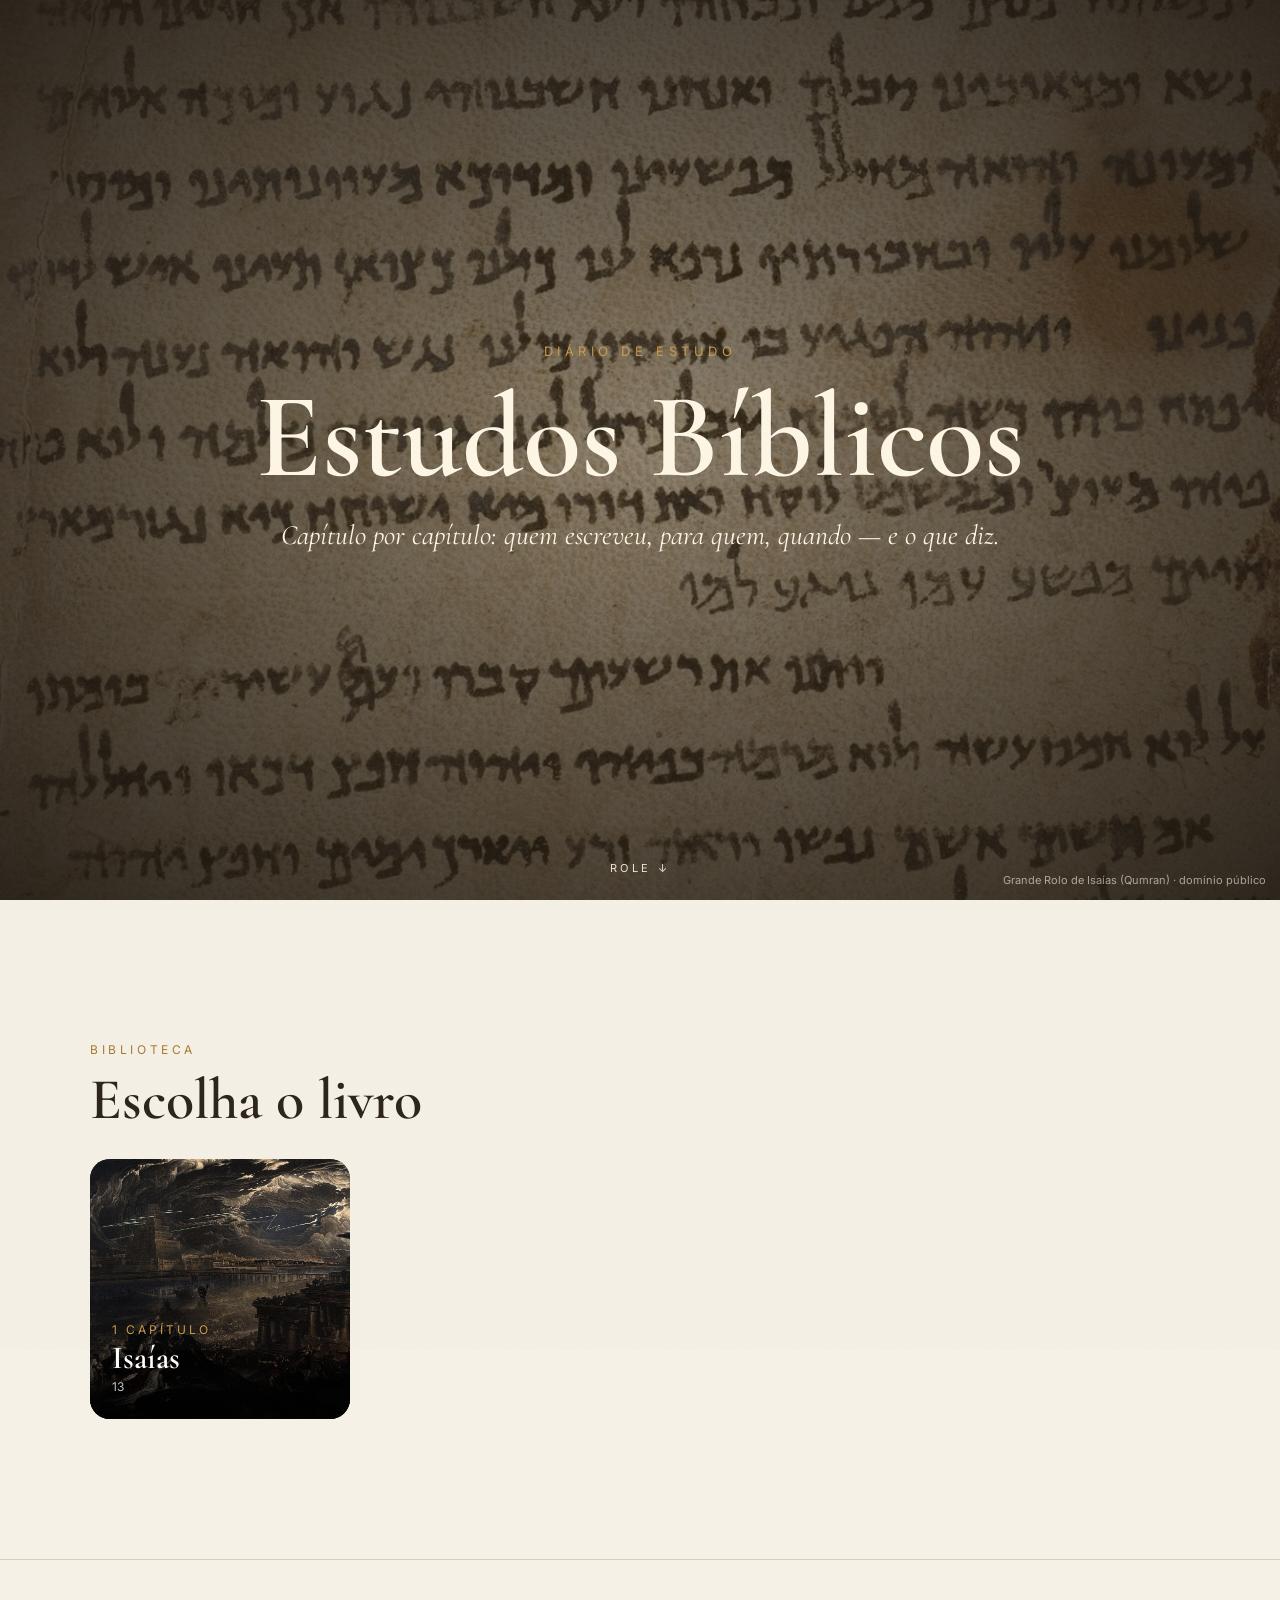
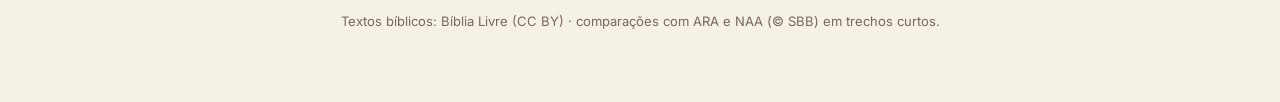
==== commit 5307647a: "Biblioteca por livro > capítulo; leitura logo após a introdução; correções de sobreposição na rolage" ====
--- a/index.html
+++ b/index.html
@@ -17,21 +17,51 @@
   <div class="credit">Grande Rolo de Isaías (Qumran) · domínio público</div>
   <div class="scrollhint">role ↓</div>
 </header>
-<section><div class="wide">
-  <div class="kicker rvi">Estudos feitos</div>
-  <h2 class="rvi">Biblioteca</h2>
+<section id="livros"><div class="wide">
+  <div class="kicker rvi">Biblioteca</div>
+  <h2 class="rvi">Escolha o livro</h2>
   <div class="cards" id="cards"></div>
+</div></section>
+<section id="caps" class="alt" hidden><div class="wide">
+  <a class="back" href="#">← todos os livros</a>
+  <div class="kicker">Capítulos estudados</div>
+  <h2 id="capsTitle"></h2>
+  <div class="chapters" id="chapters"></div>
 </div></section>
 <footer>Textos bíblicos: Bíblia Livre (CC BY) · comparações com ARA e NAA (© SBB) em trechos curtos.</footer>
 <script src="estudos/lista.js"></script>
 <script>
   const esc = s => String(s ?? '').replace(/[&<>"]/g, c => ({'&':'&amp;','<':'&lt;','>':'&gt;','"':'&quot;'}[c]));
-  const L = (window.ESTUDOS || []).slice().reverse();
-  document.getElementById('cards').innerHTML = L.length ? L.map((e, i) => `
-    <a class="card rvi" href="estudos/${esc(e.slug)}.html">
-      <div class="bgimg" style="background-image:url('${esc(e.capa)}')"></div>
-      <div class="in"><div class="ref">${esc(e.ref)}</div><h3>${esc(e.titulo)}</h3><div class="dt">${esc(e.data)}</div></div>
-    </a>`).join('') : '<p class="empty rvi" style="grid-column:1/-1">O primeiro estudo aparece aqui. Qual capítulo vamos ler?</p>';
+  const ORDEM = ['Gênesis','Êxodo','Levítico','Números','Deuteronômio','Josué','Juízes','Rute','1 Samuel','2 Samuel','1 Reis','2 Reis','1 Crônicas','2 Crônicas','Esdras','Neemias','Ester','Jó','Salmos','Provérbios','Eclesiastes','Cantares','Isaías','Jeremias','Lamentações','Ezequiel','Daniel','Oseias','Joel','Amós','Obadias','Jonas','Miqueias','Naum','Habacuque','Sofonias','Ageu','Zacarias','Malaquias','Mateus','Marcos','Lucas','João','Atos','Romanos','1 Coríntios','2 Coríntios','Gálatas','Efésios','Filipenses','Colossenses','1 Tessalonicenses','2 Tessalonicenses','1 Timóteo','2 Timóteo','Tito','Filemom','Hebreus','Tiago','1 Pedro','2 Pedro','1 João','2 João','3 João','Judas','Apocalipse'];
+  const slugify = t => t.normalize('NFD').replace(/[̀-ͯ]/g, '').toLowerCase().replace(/\s+/g, '-');
+  // agrupa os estudos por livro ("Isaías 13" → livro "Isaías", capítulo 13)
+  const livros = {};
+  (window.ESTUDOS || []).forEach(e => {
+    const m = e.ref.match(/^(.*\S)\s+(\d+)$/), livro = m ? m[1] : e.ref;
+    (livros[livro] = livros[livro] || []).push({ ...e, cap: m ? +m[2] : 0 });
+  });
+  const nomes = Object.keys(livros).sort((a, b) => ORDEM.indexOf(a) - ORDEM.indexOf(b));
+  document.getElementById('cards').innerHTML = nomes.length ? nomes.map(n => {
+    const caps = livros[n].sort((a, b) => a.cap - b.cap);
+    return `<a class="card rvi" href="#${slugify(n)}">
+      <div class="bgimg" style="background-image:url('${esc(caps[caps.length - 1].capa)}')"></div>
+      <div class="in"><div class="ref">${caps.length} ${caps.length > 1 ? 'capítulos' : 'capítulo'}</div><h3>${esc(n)}</h3>
+      <div class="dt">${caps.map(c => c.cap).join(' · ')}</div></div></a>`;
+  }).join('') : '<p class="empty rvi" style="grid-column:1/-1">O primeiro estudo aparece aqui. Qual capítulo vamos ler?</p>';
+
+  function abrir() {
+    const n = nomes.find(x => '#' + slugify(x) === location.hash), sec = document.getElementById('caps');
+    sec.hidden = !n;
+    if (!n) return;
+    document.getElementById('capsTitle').textContent = n;
+    document.getElementById('chapters').innerHTML = livros[n].map(c => `
+      <a class="chap" href="estudos/${esc(c.slug)}.html">
+        <div class="bgimg" style="background-image:url('${esc(c.capa)}')"></div>
+        <span class="cn">${c.cap}</span><div class="in"><h3>${esc(c.titulo)}</h3><div class="dt">estudado em ${esc(c.data)}</div></div>
+      </a>`).join('');
+    sec.scrollIntoView({ behavior: 'smooth' });
+  }
+  addEventListener('hashchange', abrir); abrir();
   const io = new IntersectionObserver(es => es.forEach(e => e.isIntersecting && e.target.classList.add('in')), {threshold: .15});
   document.querySelectorAll(".rvi").forEach(el => io.observe(el));
   setTimeout(() => document.querySelectorAll('.ihero .rvi').forEach((el, i) => setTimeout(() => el.classList.add('in'), i * 150)), 100);
--- a/assets/estudo.css
+++ b/assets/estudo.css
@@ -32,7 +32,7 @@
 #dots span{position:absolute;left:18px;top:50%;transform:translateY(-50%);white-space:nowrap;font-size:11px;letter-spacing:.12em;text-transform:uppercase;
   color:var(--gold);opacity:0;transition:.3s;pointer-events:none}
 #dots a:hover span{opacity:1}
-@media (max-width:820px){#dots span{display:none}#dots{left:6px}}
+@media (max-width:820px){#dots,#crumb{display:none}}
 
 /* grão de filme */
 body::after{content:"";position:fixed;inset:-50%;pointer-events:none;z-index:100;opacity:.06;
@@ -59,7 +59,7 @@
 .corner.tr{top:50px;right:clamp(16px,4vw,56px);text-align:right}
 .corner.bl{bottom:22px;left:clamp(30px,4vw,56px)}
 .corner.br{bottom:22px;right:clamp(16px,4vw,56px);text-align:right}
-@media (max-width:720px){.corner.tr,.corner.br{display:none}}
+@media (max-width:720px){.corner.tr,.corner.br{display:none}.hero .scrollhint{display:none}}
 .scrollhint{position:absolute;left:50%;bottom:22px;transform:translateX(-50%);z-index:3;font-size:11px;letter-spacing:.3em;text-transform:uppercase;color:#a8987f}
 .htitle{position:absolute;left:clamp(30px,5vw,70px);right:clamp(16px,5vw,70px);bottom:clamp(40px,9vh,90px);z-index:3}
 .htitle .ref{font-size:13px;letter-spacing:.35em;text-transform:uppercase;color:var(--gold2);margin-bottom:12px;opacity:0}
@@ -96,13 +96,13 @@
 
 /* cartões empilhados */
 .cardsStack{max-width:760px;margin:20px auto 0;padding-bottom:10vh}
-.cardsStack .q{position:sticky;top:calc(14vh + var(--i) * 22px);margin-bottom:24vh;transform-origin:center top;
-  background:var(--card);border:1px solid var(--line);border-radius:26px;padding:clamp(26px,5vw,48px);box-shadow:0 30px 60px -30px rgba(0,0,0,.35);min-height:300px}
+.cardsStack .q{position:sticky;top:calc(10vh + var(--i) * 84px);margin-bottom:22vh;transform-origin:center top;
+  background:var(--card);border:1px solid var(--line);border-radius:26px;padding:20px clamp(22px,4vw,40px) clamp(24px,4vw,36px);box-shadow:0 -10px 40px -20px rgba(0,0,0,.3);min-height:240px}
 .cardsStack .q:last-child{margin-bottom:0}
-.q .num{position:absolute;right:26px;top:14px;font-family:var(--serif);font-size:80px;line-height:1;color:var(--gold);opacity:.18;font-weight:600}
-.q .ic{font-size:34px;margin-bottom:8px}
+.q .num{position:absolute;right:22px;top:6px;font-family:var(--serif);font-size:64px;line-height:1;color:var(--gold);opacity:.18;font-weight:600}
+.q .ic{font-size:26px;margin-bottom:4px;float:left;margin-right:10px}
 .q .lb{font-size:12px;letter-spacing:.2em;text-transform:uppercase;color:var(--gold)}
-.q .val{font-family:var(--serif);font-size:clamp(28px,4vw,40px);font-weight:600;line-height:1.1;margin:6px 0 14px}
+.q .val{font-family:var(--serif);font-size:clamp(24px,3.4vw,34px);font-weight:600;line-height:1.1;margin:4px 0 14px;white-space:nowrap;overflow:hidden;text-overflow:ellipsis}
 .q p{font-size:16px;color:var(--muted)}
 
 /* palavras que acendem */
@@ -137,7 +137,7 @@
 .scripture{font-family:var(--serif);font-size:clamp(22px,2.6vw,27px);line-height:1.8}
 .scripture .ph{margin-bottom:24px}
 .scripture sup{font-family:var(--sans);font-size:11px;font-weight:700;color:var(--gold);margin:0 4px 0 2px;vertical-align:super}
-.fx .scripture .v{opacity:.22;transition:opacity .6s,color .6s}
+.fx .scripture .v{opacity:.45;transition:opacity .6s,color .6s}
 .fx .scripture .v.on{opacity:1}
 .vernote{font-size:13px;color:var(--muted);margin-top:30px;border-top:1px solid var(--line);padding-top:14px}
 
@@ -146,7 +146,7 @@
 .blk .txt{position:sticky;top:70px;background:var(--card);border:1px solid var(--line);border-radius:18px;padding:26px;font-family:var(--serif);font-size:20px;line-height:1.7;overflow:hidden}
 .blk .txt sup{font-family:var(--sans);font-size:10px;font-weight:700;color:var(--gold);margin-right:3px}
 .blk .txt .rng{font-family:var(--sans);font-size:12px;letter-spacing:.2em;text-transform:uppercase;color:var(--gold);display:block;margin-bottom:8px}
-.blk .bnum{position:absolute;right:14px;bottom:-14px;font-size:120px;line-height:1;font-weight:600;color:var(--gold);opacity:.1;pointer-events:none}
+.blk .bnum{position:absolute;right:14px;bottom:-14px;font-size:120px;line-height:1;font-weight:600;color:var(--gold);opacity:.06;pointer-events:none}
 .blk .txt mark{background:linear-gradient(color-mix(in srgb,var(--gold2) 38%,transparent),color-mix(in srgb,var(--gold2) 38%,transparent)) no-repeat 0 85%/0% 60%;
   color:inherit;padding:0 2px;border-radius:3px;transition:background-size 1.2s cubic-bezier(.2,.7,.2,1)}
 .blk .txt mark.lit,.nofx .blk .txt mark{background-size:100% 60%}
@@ -206,7 +206,7 @@
 footer ul{list-style:none;margin:12px 0}
 
 /* índice */
-.cards{display:grid;grid-template-columns:repeat(auto-fit,minmax(260px,1fr));gap:20px}
+.cards{display:grid;grid-template-columns:repeat(auto-fill,minmax(260px,1fr));gap:20px}
 .card{position:relative;border-radius:20px;overflow:hidden;min-height:260px;color:#fff;text-decoration:none;display:flex;align-items:flex-end;background:#2a2118}
 .card .bgimg{position:absolute;inset:0;background-size:cover;background-position:center;transition:transform .8s}
 .card:hover .bgimg{transform:scale(1.06)}
@@ -234,3 +234,14 @@
 .ihero p{font-family:var(--serif);font-style:italic;font-size:clamp(20px,3vw,28px);margin-top:18px;opacity:.9}
 .ihero .credit{position:absolute;bottom:10px;right:14px;z-index:2;font-size:11px;opacity:.6}
 .ihero .scrollhint{color:#efe4cf}
+
+/* índice: capítulos do livro */
+#caps .back{display:inline-block;margin-bottom:24px;font-size:13px;letter-spacing:.15em;text-transform:uppercase;text-decoration:none}
+.chapters{display:grid;grid-template-columns:repeat(auto-fill,minmax(220px,1fr));gap:18px}
+.chap{position:relative;display:flex;align-items:flex-end;min-height:240px;border-radius:20px;overflow:hidden;background:var(--dark);color:#fff;text-decoration:none}
+.chap .bgimg{position:absolute;inset:0;background-size:cover;background-position:center;opacity:.45;transition:transform .8s,opacity .4s}
+.chap:hover .bgimg{transform:scale(1.06);opacity:.6}
+.chap .cn{position:absolute;top:6px;right:16px;font-family:var(--serif);font-size:110px;line-height:1;font-weight:600;color:var(--gold2)}
+.chap .in{position:relative;padding:20px}
+.chap h3{font-size:24px}
+.chap .dt{font-size:12px;opacity:.75}
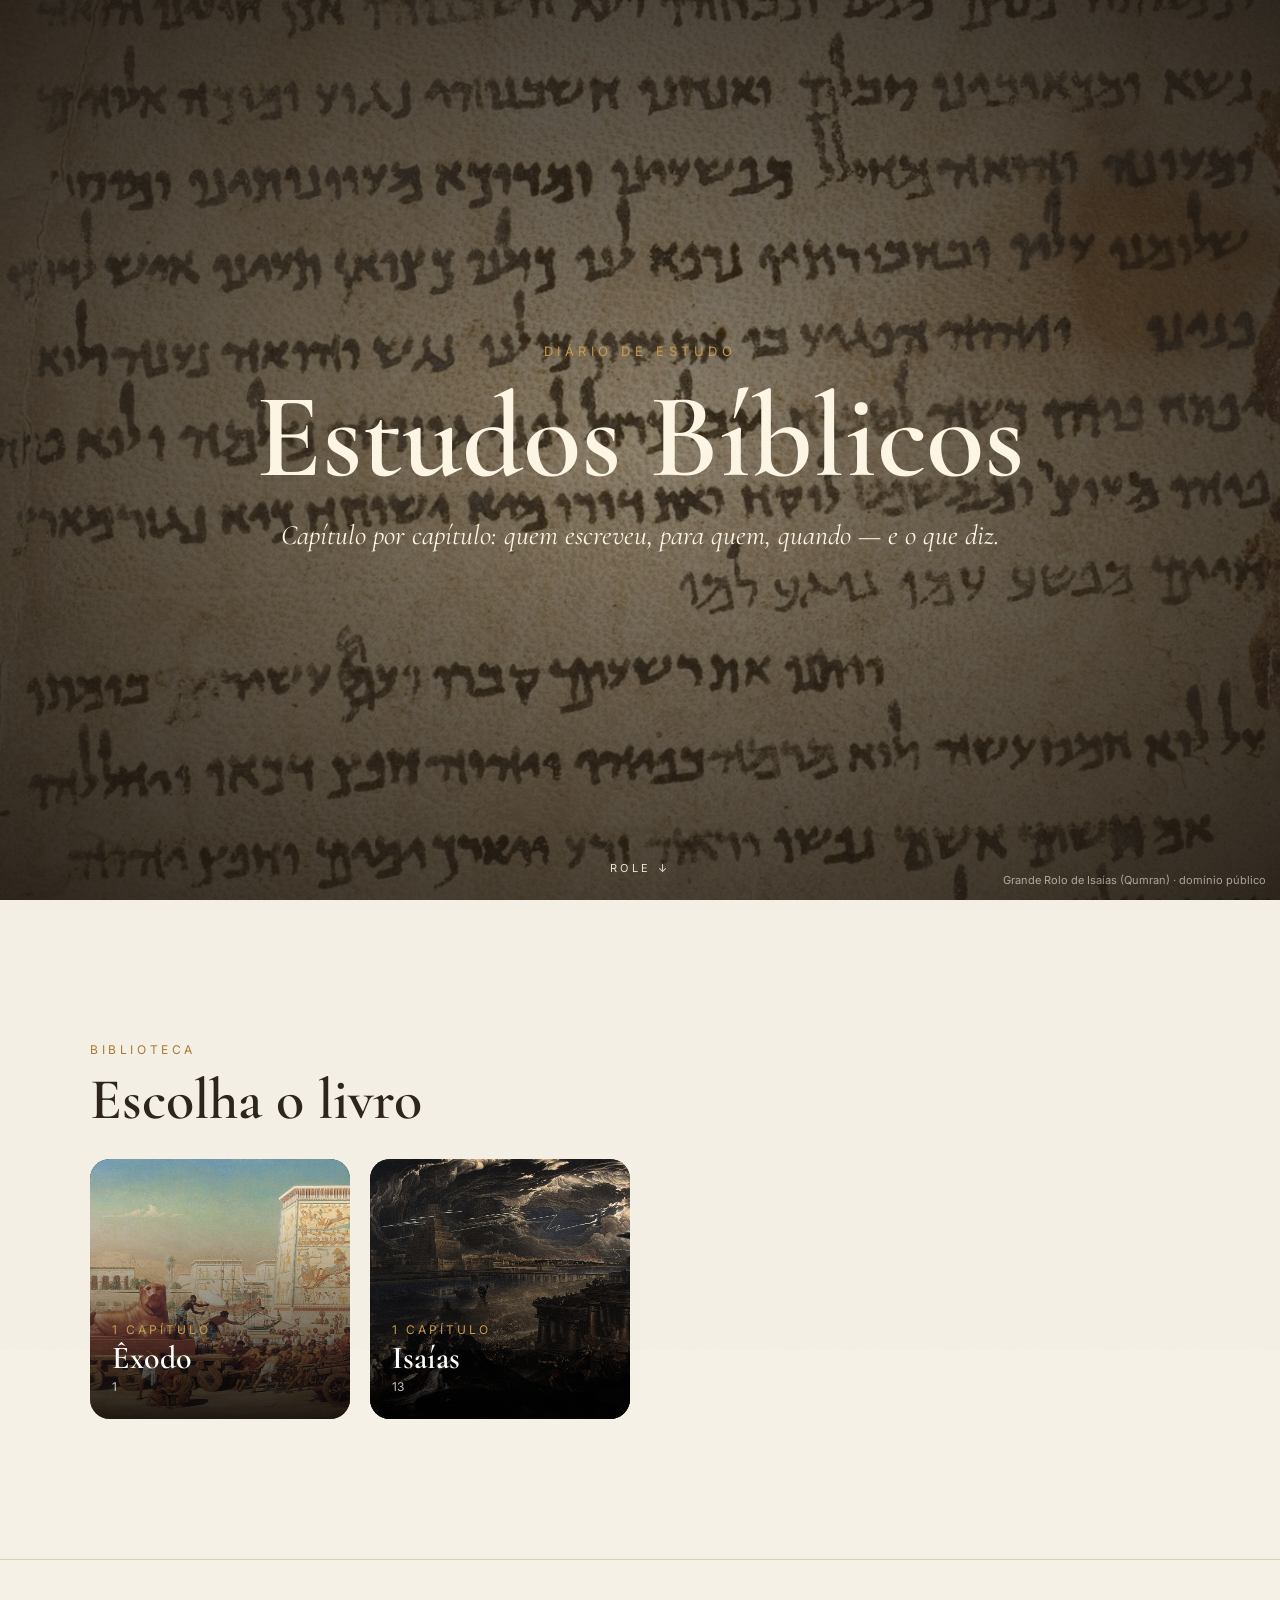
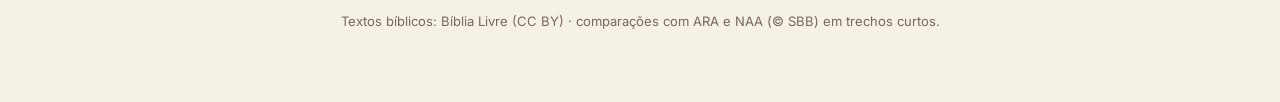
==== commit 2fa90d61: "Estudo: Êxodo 1; título da capa não vaza antes do mergulho; carimbo de versão nos assets Co-Authored" ====
--- a/index.html
+++ b/index.html
@@ -4,7 +4,7 @@
 <meta name="description" content="Diário de estudos bíblicos, capítulo por capítulo.">
 <link rel="preconnect" href="https://fonts.googleapis.com"><link rel="preconnect" href="https://fonts.gstatic.com" crossorigin>
 <link href="https://fonts.googleapis.com/css2?family=Cormorant+Garamond:ital,wght@0,500;0,600;1,500&family=Inter:wght@400;600;700&display=swap" rel="stylesheet">
-<link rel="stylesheet" href="assets/estudo.css">
+<link rel="stylesheet" href="assets/estudo.css?v=1792445706">
 </head>
 <body>
 <header class="ihero">
--- a/assets/estudo.css
+++ b/assets/estudo.css
@@ -65,14 +65,14 @@
 .htitle .ref{font-size:13px;letter-spacing:.35em;text-transform:uppercase;color:var(--gold2);margin-bottom:12px;opacity:0}
 .htitle h1{font-family:var(--serif);font-weight:600;font-size:clamp(52px,10vw,150px);line-height:.92}
 .htitle h1 span{display:inline-block;overflow:hidden;vertical-align:top;padding-bottom:.06em}
-.htitle h1 i{display:block;font-style:normal;transform:translateY(110%)}
+.htitle h1 i{display:block;font-style:normal;transform:translateY(150%);opacity:0}
 .htitle p{font-family:var(--serif);font-style:italic;font-size:clamp(19px,2.6vw,28px);margin-top:14px;max-width:760px;opacity:0}
 .hero .credit{position:absolute;bottom:8px;right:14px;z-index:3;font-size:10px;opacity:0;color:#a8987f}
 .hero.loop{height:150vh;overflow:visible}
 .hero.loop .stage{position:sticky;top:0;height:100vh;inset:auto}
 .hero.loop .corners{position:sticky;top:0;height:100vh;margin-top:-100vh}
 .hero.loop .corners .corner,.hero.loop .scrollhint{position:absolute}
-.nofx .htitle h1 i{transform:none}.nofx .htitle .ref,.nofx .htitle p,.nofx .hero .credit{opacity:1}
+.nofx .htitle h1 i{transform:none;opacity:1}.nofx .htitle .ref,.nofx .htitle p,.nofx .hero .credit{opacity:1}
 .nofx .hero:not(.loop) .photo{opacity:.45}.nofx .hero:not(.loop) .bignum{opacity:.0}
 .nofx .hero.loop{display:none}
 
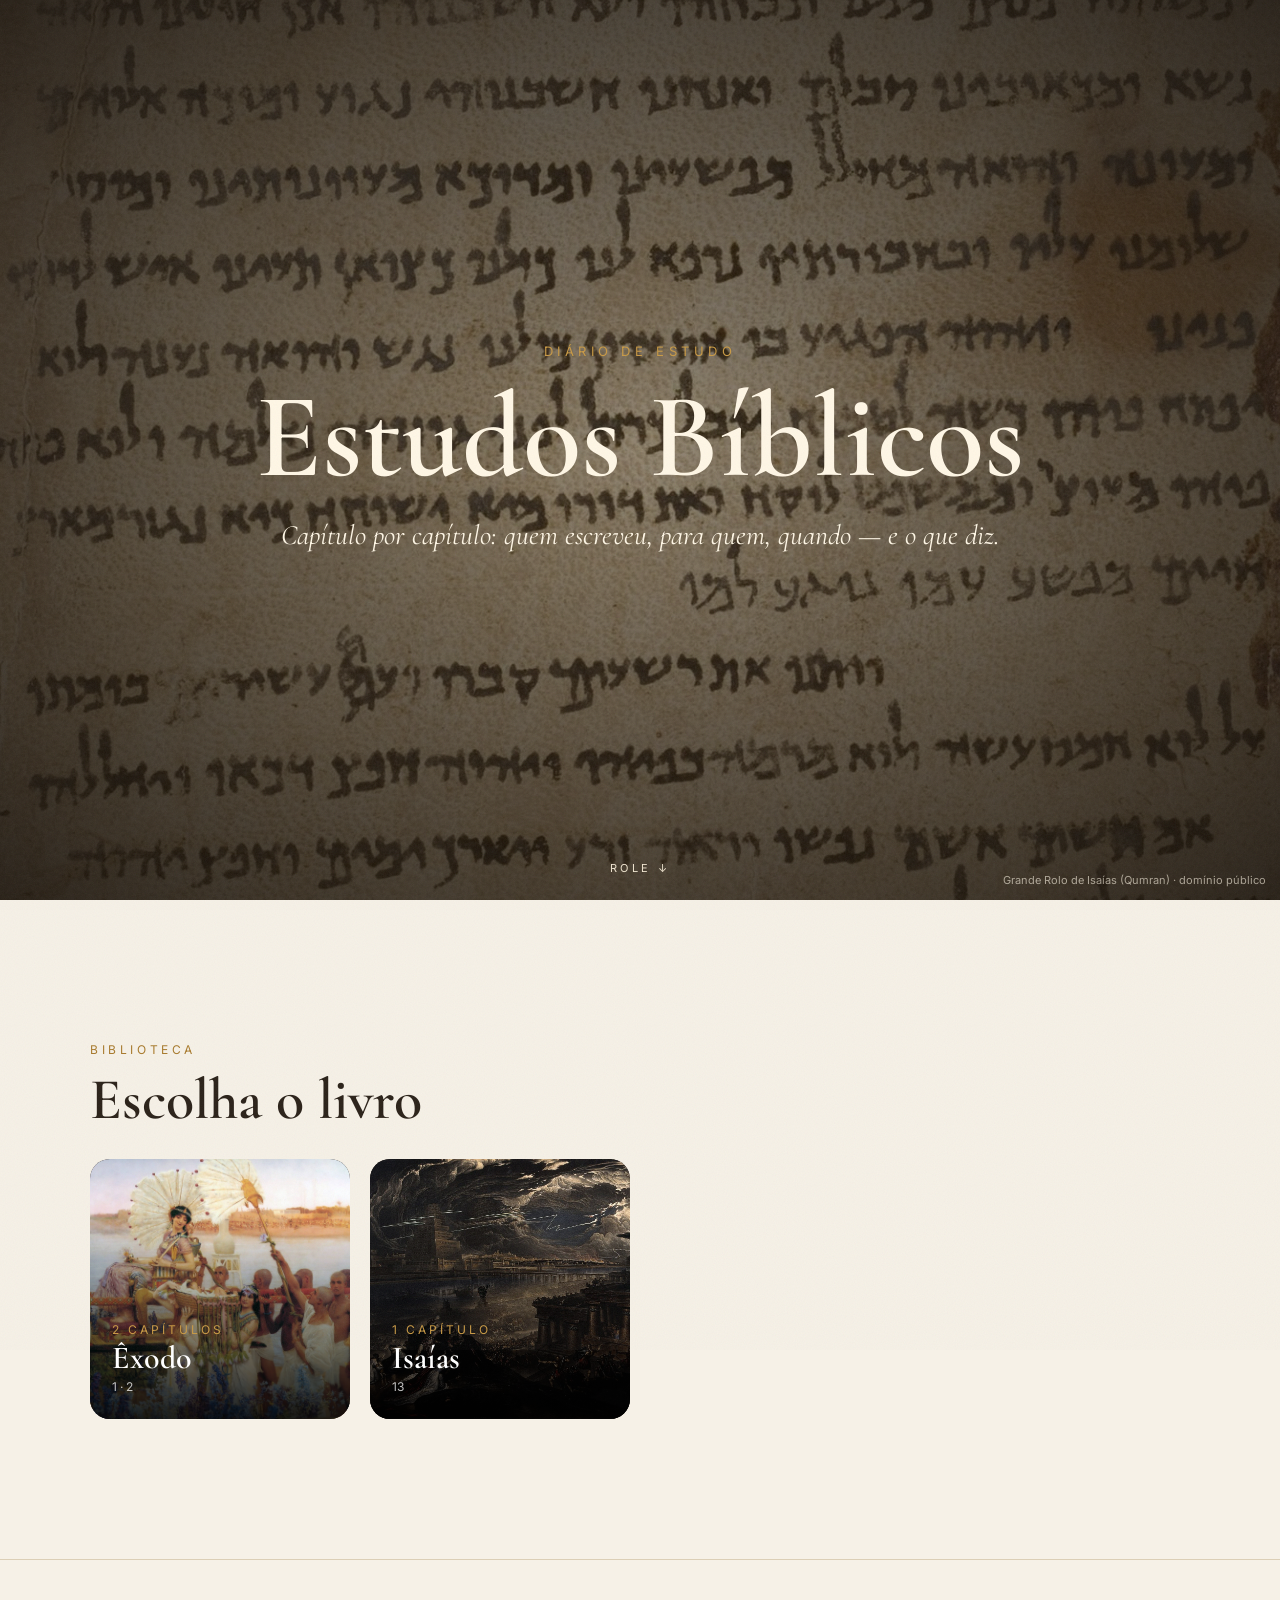
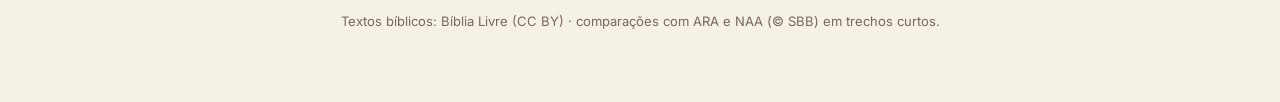
==== commit 1856fc3e: "Estudo: Êxodo 2; painel de anotações em cada estudo (botão ✎ / tecla N) Co-Authored-By: Claude Opus " ====
--- a/index.html
+++ b/index.html
@@ -4,7 +4,7 @@
 <meta name="description" content="Diário de estudos bíblicos, capítulo por capítulo.">
 <link rel="preconnect" href="https://fonts.googleapis.com"><link rel="preconnect" href="https://fonts.gstatic.com" crossorigin>
 <link href="https://fonts.googleapis.com/css2?family=Cormorant+Garamond:ital,wght@0,500;0,600;1,500&family=Inter:wght@400;600;700&display=swap" rel="stylesheet">
-<link rel="stylesheet" href="assets/estudo.css?v=1792445706">
+<link rel="stylesheet" href="assets/estudo.css?v=1792543150">
 </head>
 <body>
 <header class="ihero">
--- a/assets/estudo.css
+++ b/assets/estudo.css
@@ -245,3 +245,31 @@
 .chap .in{position:relative;padding:20px}
 .chap h3{font-size:24px}
 .chap .dt{font-size:12px;opacity:.75}
+
+/* anotações: botão flutuante + painel lateral */
+#noteFab{position:fixed;right:18px;bottom:18px;z-index:110;display:flex;align-items:center;gap:8px;cursor:pointer;
+  font:600 13px/1 var(--sans);letter-spacing:.06em;color:#1a140c;background:var(--gold2);border:0;border-radius:99px;
+  padding:13px 18px;box-shadow:0 8px 26px rgba(0,0,0,.28);transition:transform .25s,opacity .25s,background .25s}
+#noteFab .ico{font-size:17px}
+#noteFab:hover{transform:translateY(-2px)}
+#noteFab.sel{background:var(--accent);color:#fff}
+#noteFab.hide{opacity:0;pointer-events:none;transform:translateY(10px)}
+#notePanel{position:fixed;top:0;right:0;bottom:0;width:min(420px,100vw);z-index:120;display:flex;flex-direction:column;gap:12px;
+  padding:20px;background:var(--card);color:var(--ink);border-left:1px solid var(--line);box-shadow:-18px 0 50px rgba(0,0,0,.25);
+  transform:translateX(105%);transition:transform .45s cubic-bezier(.2,.8,.2,1);overflow-y:auto;overscroll-behavior:contain}
+#notePanel.on{transform:none}
+#notePanel .nh{display:flex;justify-content:space-between;align-items:flex-start;gap:12px}
+#notePanel .kicker{margin-bottom:2px}
+#notePanel h3{font-family:var(--serif);font-size:28px;line-height:1.1}
+#notePanel .nx{background:none;border:1px solid var(--line);color:var(--ink);width:36px;height:36px;border-radius:50%;font-size:22px;line-height:1;cursor:pointer;flex:none}
+#noteTxt{flex:1;min-height:45vh;resize:none;width:100%;padding:14px;border-radius:14px;border:1px solid var(--line);background:var(--bg);
+  color:var(--ink);font:16px/1.6 var(--sans)}
+#noteTxt:focus{outline:2px solid var(--gold);outline-offset:1px}
+#notePanel .nbar{display:flex;flex-wrap:wrap;gap:8px;align-items:center}
+#notePanel .nbar button{font:600 12px/1 var(--sans);padding:10px 12px;border-radius:99px;border:1px solid var(--line);background:var(--bg2);color:var(--ink);cursor:pointer}
+#notePanel .nbar button:hover{border-color:var(--gold)}
+#notePanel .nst{font-size:12px;color:var(--muted)}
+#notePanel .nother details{border-top:1px solid var(--line);padding:8px 0}
+#notePanel .nother summary{cursor:pointer;font-size:14px}
+#notePanel .nother pre{white-space:pre-wrap;font:14px/1.5 var(--sans);color:var(--muted);margin-top:6px}
+@media (max-width:600px){#noteFab .lbl{display:none}#noteFab{padding:14px 16px}#notePanel{padding:16px}}
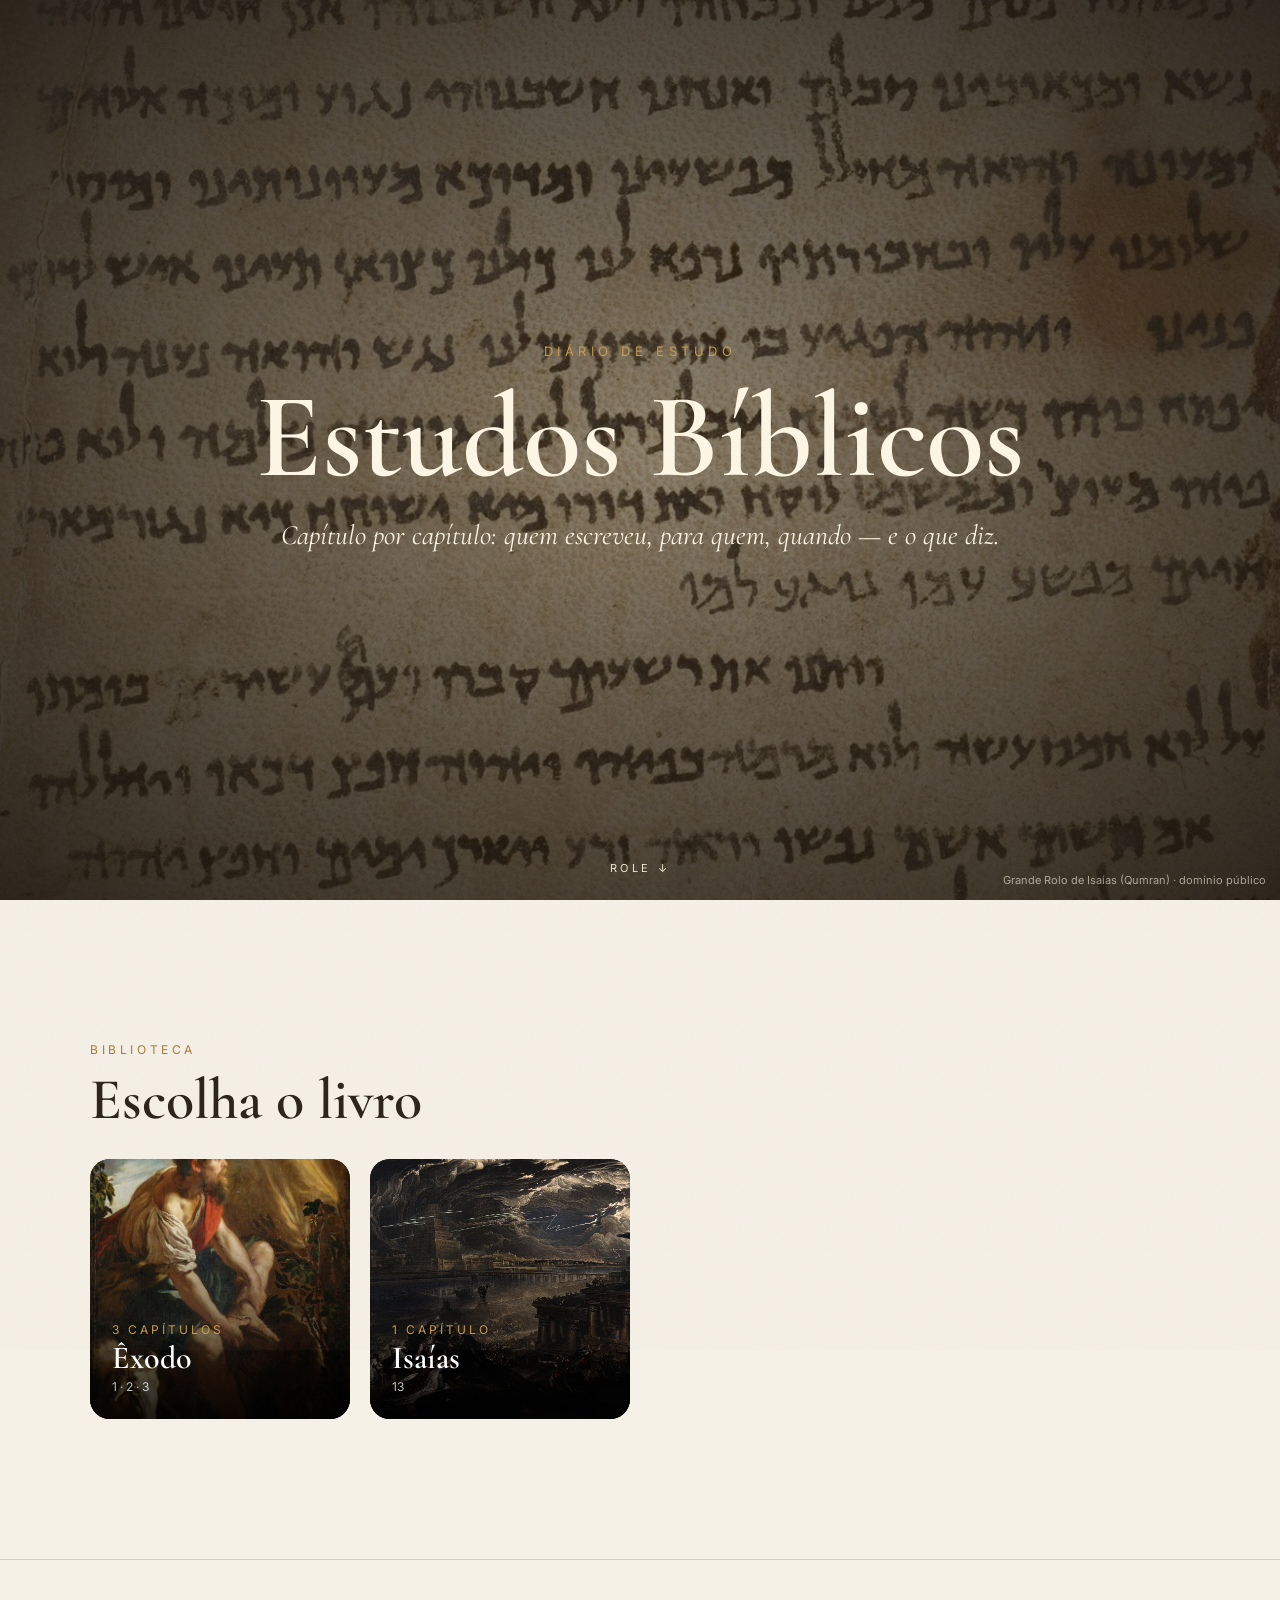
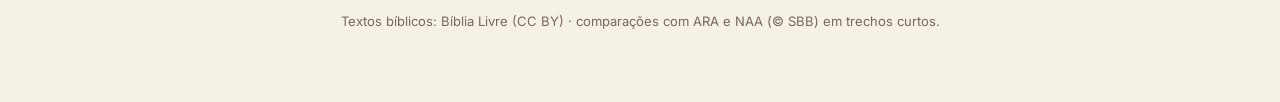
==== commit b559f17f: "Estudo de Êxodo 3: a sarça ardente e o nome EU SOU Co-Authored-By: Claude Opus 5.5 <noreply@anthropi" ====
--- a/index.html
+++ b/index.html
@@ -4,7 +4,7 @@
 <meta name="description" content="Diário de estudos bíblicos, capítulo por capítulo.">
 <link rel="preconnect" href="https://fonts.googleapis.com"><link rel="preconnect" href="https://fonts.gstatic.com" crossorigin>
 <link href="https://fonts.googleapis.com/css2?family=Cormorant+Garamond:ital,wght@0,500;0,600;1,500&family=Inter:wght@400;600;700&display=swap" rel="stylesheet">
-<link rel="stylesheet" href="assets/estudo.css?v=1792543150">
+<link rel="stylesheet" href="assets/estudo.css?v=1792716746">
 </head>
 <body>
 <header class="ihero">
